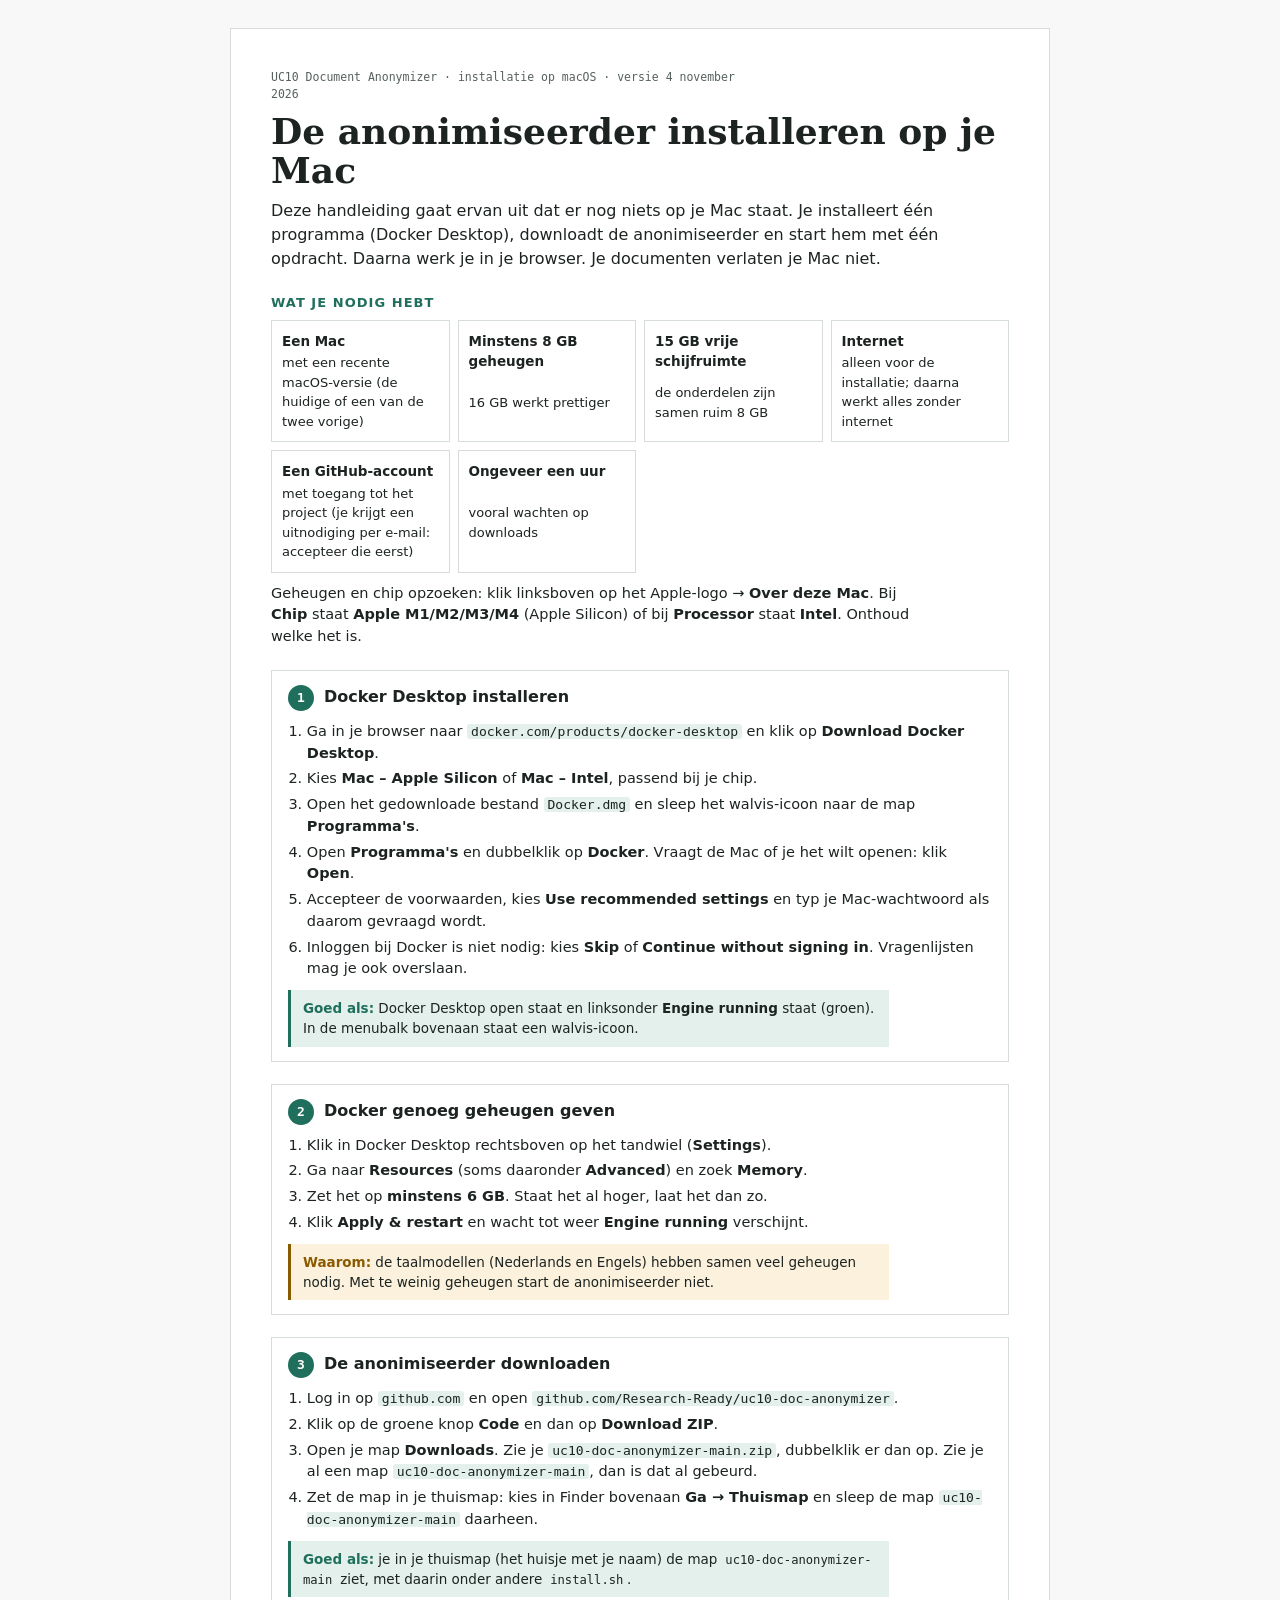
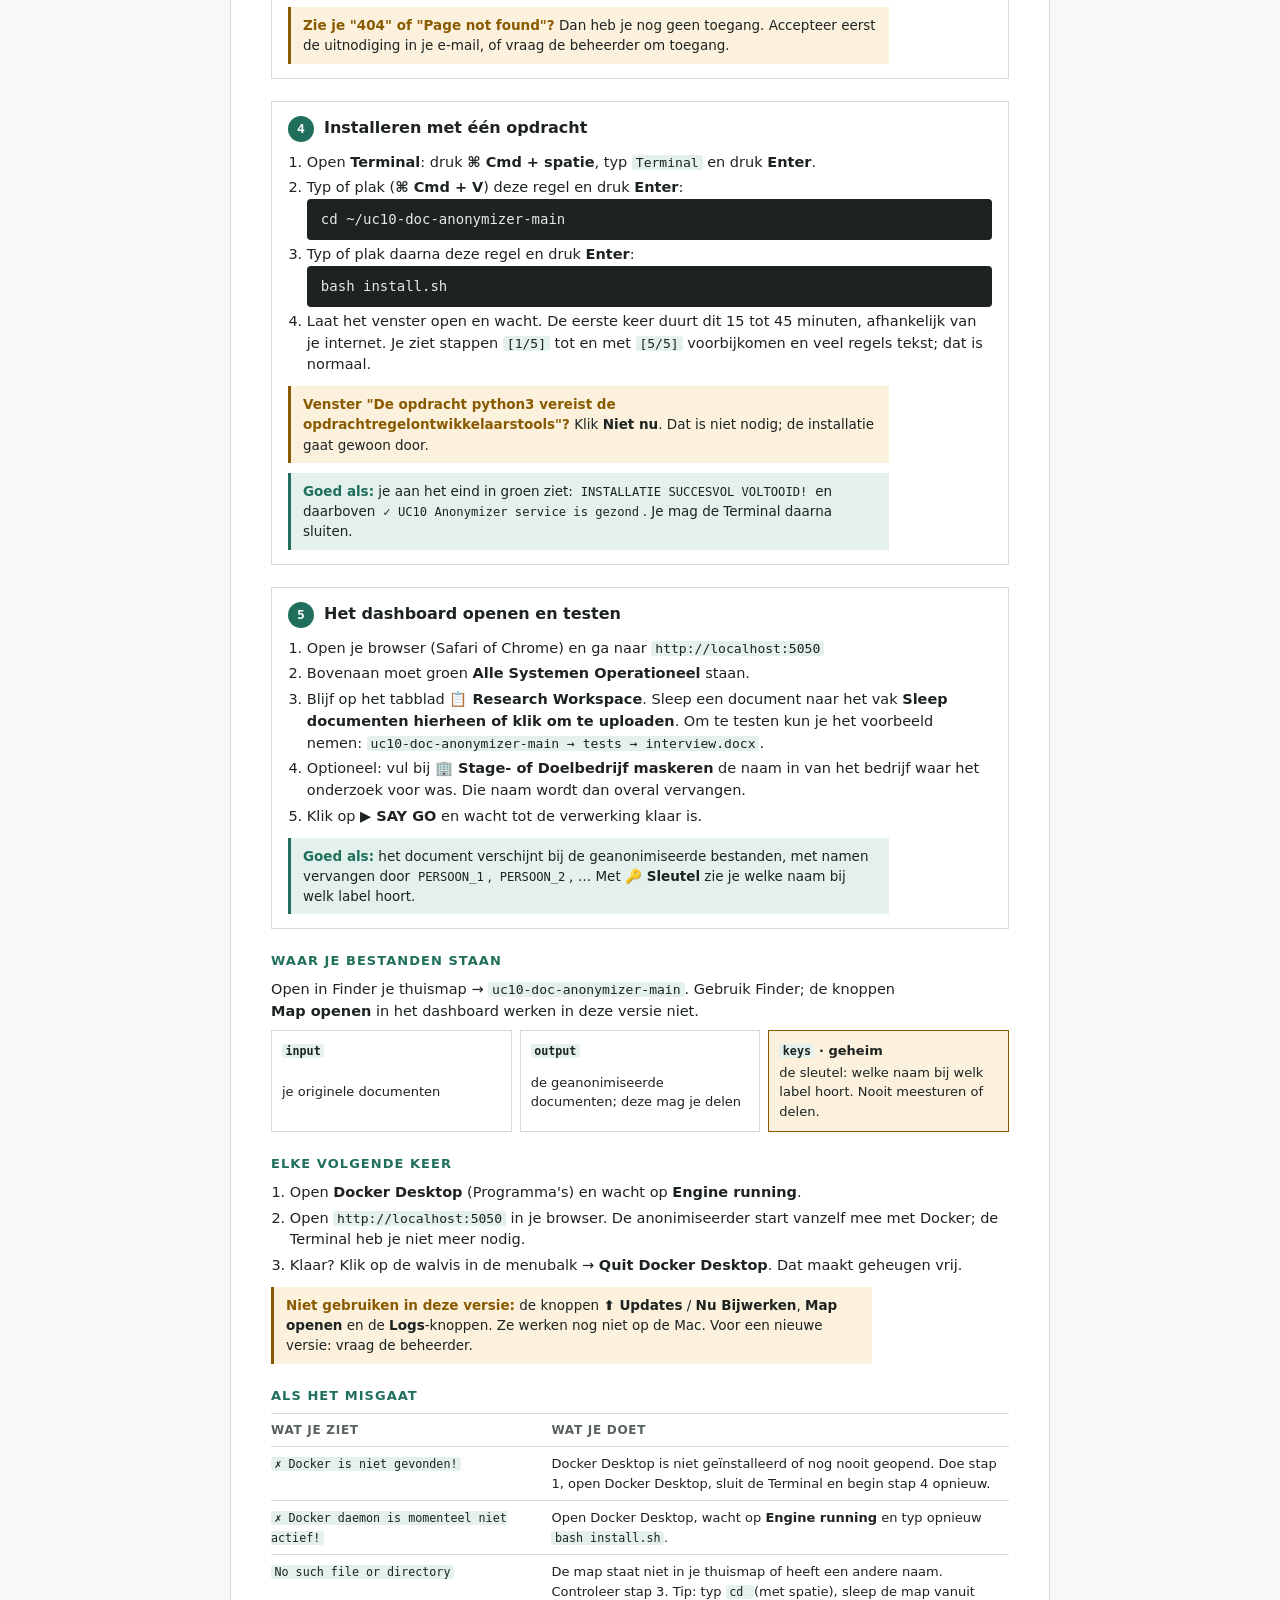
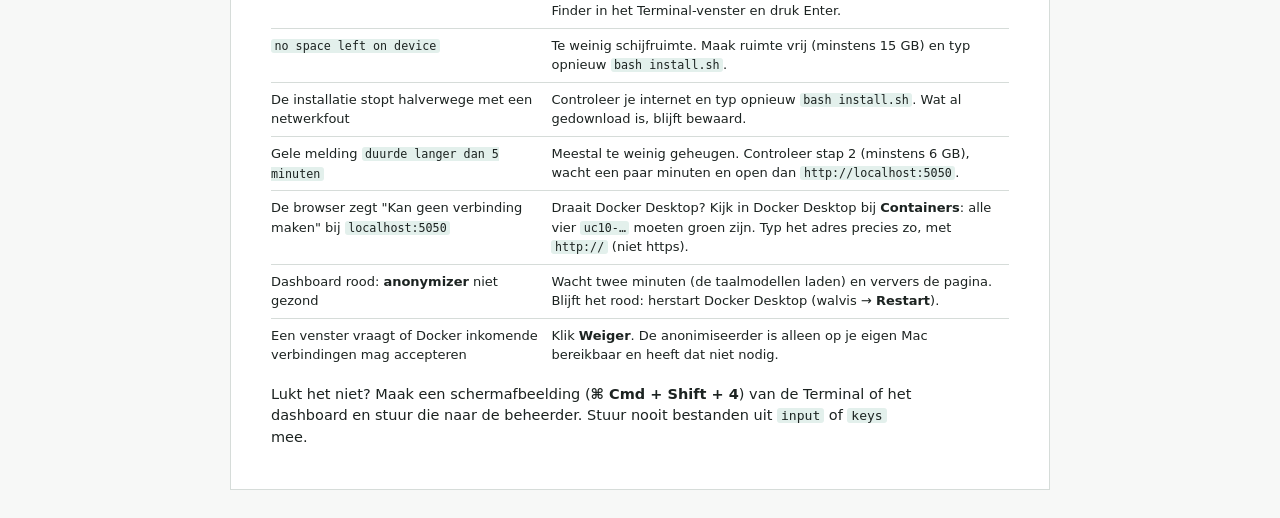
==== docs/installatie-mac.html @ 42b2b22c "UC10 Document Anonymizer: fully local PDF/DOCX anonymizer (Dutch + English) Co-Authored-By: Claude O" ====
<!doctype html>
<html lang="nl">
<head>
<meta charset="utf-8">
<meta name="viewport" content="width=device-width, initial-scale=1">
<title>Installatie op de Mac</title>
<!-- Same tokens as onepager-lokaal.html. No web fonts. Rendered to PDF with Chrome headless. -->
<style>
:root {
  --bg: #f7f8f7; --paper: #ffffff; --fg: #1c2321; --muted: #56615d; --line: #d6dcd9;
  --accent: #1f6f5c; --accent-soft: #e3f0ec; --warn: #8a5a00; --warn-soft: #fbf1dc; --label: #1f3a8a;
  --font-display: "Caladea", Cambria, Georgia, "DejaVu Serif", serif;
  --font-body: "Lato", "Segoe UI", Calibri, "DejaVu Sans", Arial, sans-serif;
  --font-mono: "DejaVu Sans Mono", Consolas, "SFMono-Regular", Menlo, monospace;
}
@media (prefers-color-scheme: dark) {
  :root:not([data-theme="light"]) {
    --bg: #111615; --paper: #182120; --fg: #e4ebe8; --muted: #9aa8a3; --line: #2c3936;
    --accent: #5cc4a6; --accent-soft: #1d302b; --warn: #e2b04e; --warn-soft: #2e2615; --label: #9bb4ff;
    color-scheme: dark;
  }
}
:root[data-theme="dark"] {
  --bg: #111615; --paper: #182120; --fg: #e4ebe8; --muted: #9aa8a3; --line: #2c3936;
  --accent: #5cc4a6; --accent-soft: #1d302b; --warn: #e2b04e; --warn-soft: #2e2615; --label: #9bb4ff;
  color-scheme: dark;
}
* { box-sizing: border-box; }
body { background: var(--bg); color: var(--fg); font-family: var(--font-body); font-size: 14.5px; line-height: 1.5;
  margin: 0; padding: 28px 16px; }
.sheet { max-width: 820px; margin: 0 auto; background: var(--paper); border: 1px solid var(--line);
  padding: clamp(20px, 4vw, 40px); display: grid; gap: 22px; }
h1 { font-family: var(--font-display); font-weight: 600; font-size: clamp(26px, 4.4vw, 36px); line-height: 1.1; margin: 0; }
h2 { font-size: 13px; font-weight: 600; text-transform: uppercase; letter-spacing: .08em; color: var(--accent); margin: 0 0 8px; }
h3 { font-size: 16px; margin: 0; display: flex; gap: 10px; align-items: baseline; }
h3 .n { font-family: var(--font-mono); color: var(--paper); background: var(--accent); border-radius: 50%;
  min-width: 26px; height: 26px; display: inline-grid; place-items: center; font-size: 13px; flex: none; }
p { margin: 0; max-width: 70ch; }
.lede { font-size: 16px; }
.meta { font-family: var(--font-mono); font-size: 11.5px; color: var(--muted); }
code { font-family: var(--font-mono); font-size: .9em; background: var(--accent-soft); padding: 0 .3em; border-radius: 3px; }
.cmd { font-family: var(--font-mono); font-size: 14px; background: #1c2321; color: #e4ebe8; padding: 10px 14px;
  border-radius: 4px; white-space: pre-wrap; word-break: break-all; }
.ui { font-weight: 600; }
ol, ul { margin: 0; padding-left: 1.3em; display: grid; gap: 4px; }
.step { border: 1px solid var(--line); padding: 14px 16px; display: grid; gap: 10px; break-inside: avoid; }
.see { border-left: 3px solid var(--accent); background: var(--accent-soft); padding: 8px 12px; font-size: 13.5px; }
.see b { color: var(--accent); }
.warn { border-left: 3px solid var(--warn); background: var(--warn-soft); padding: 8px 12px; font-size: 13.5px; }
.warn b { color: var(--warn); }
.need { display: grid; grid-template-columns: repeat(auto-fit, minmax(170px, 1fr)); gap: 8px; }
.need div { border: 1px solid var(--line); padding: 10px; font-size: 13px; display: grid; gap: 2px; }
.need b { font-size: 13.5px; }
table { border-collapse: collapse; width: 100%; font-size: 13px; }
th, td { text-align: left; vertical-align: top; border-top: 1px solid var(--line); padding: 7px 8px 7px 0; }
th { font-size: 12px; text-transform: uppercase; letter-spacing: .06em; color: var(--muted); font-weight: 600; }
td:first-child { width: 38%; }
.folders { display: grid; grid-template-columns: repeat(auto-fit, minmax(200px, 1fr)); gap: 8px; }
.folders div { border: 1px solid var(--line); padding: 10px; font-size: 13px; display: grid; gap: 2px; }
.folders .secret { border-color: var(--warn); background: var(--warn-soft); }
@media print {
  @page { size: A4; margin: 14mm 13mm; }
  body { background: #fff; padding: 0; font-size: 12.5px; }
  .sheet { border: 0; padding: 0; max-width: none; gap: 14px; }
  .cmd { font-size: 12.5px; }
  .pb { break-before: page; }
}
</style>
</head>
<body>
<main class="sheet">

<header style="display:grid; gap:8px">
  <p class="meta">UC10 Document Anonymizer · installatie op macOS · versie 4 november 2026</p>
  <h1>De anonimiseerder installeren op je Mac</h1>
  <p class="lede">Deze handleiding gaat ervan uit dat er nog niets op je Mac staat. Je installeert één programma (Docker Desktop),
  downloadt de anonimiseerder en start hem met één opdracht. Daarna werk je in je browser. Je documenten verlaten je Mac niet.</p>
</header>

<section>
  <h2>Wat je nodig hebt</h2>
  <div class="need">
    <div><b>Een Mac</b>met een recente macOS-versie (de huidige of een van de twee vorige)</div>
    <div><b>Minstens 8 GB geheugen</b>16 GB werkt prettiger</div>
    <div><b>15 GB vrije schijfruimte</b>de onderdelen zijn samen ruim 8 GB</div>
    <div><b>Internet</b>alleen voor de installatie; daarna werkt alles zonder internet</div>
    <div><b>Een GitHub-account</b>met toegang tot het project (je krijgt een uitnodiging per e-mail: accepteer die eerst)</div>
    <div><b>Ongeveer een uur</b>vooral wachten op downloads</div>
  </div>
  <p style="margin-top:10px">Geheugen en chip opzoeken: klik linksboven op het Apple-logo → <span class="ui">Over deze Mac</span>.
  Bij <span class="ui">Chip</span> staat <span class="ui">Apple M1/M2/M3/M4</span> (Apple Silicon) of bij <span class="ui">Processor</span> staat <span class="ui">Intel</span>. Onthoud welke het is.</p>
</section>

<section class="step">
  <h3><span class="n">1</span>Docker Desktop installeren</h3>
  <ol>
    <li>Ga in je browser naar <code>docker.com/products/docker-desktop</code> en klik op <span class="ui">Download Docker Desktop</span>.</li>
    <li>Kies <span class="ui">Mac – Apple Silicon</span> of <span class="ui">Mac – Intel</span>, passend bij je chip.</li>
    <li>Open het gedownloade bestand <code>Docker.dmg</code> en sleep het walvis-icoon naar de map <span class="ui">Programma's</span>.</li>
    <li>Open <span class="ui">Programma's</span> en dubbelklik op <span class="ui">Docker</span>. Vraagt de Mac of je het wilt openen: klik <span class="ui">Open</span>.</li>
    <li>Accepteer de voorwaarden, kies <span class="ui">Use recommended settings</span> en typ je Mac-wachtwoord als daarom gevraagd wordt.</li>
    <li>Inloggen bij Docker is niet nodig: kies <span class="ui">Skip</span> of <span class="ui">Continue without signing in</span>. Vragenlijsten mag je ook overslaan.</li>
  </ol>
  <p class="see"><b>Goed als:</b> Docker Desktop open staat en linksonder <span class="ui">Engine running</span> staat (groen). In de menubalk bovenaan staat een walvis-icoon.</p>
</section>

<section class="step">
  <h3><span class="n">2</span>Docker genoeg geheugen geven</h3>
  <ol>
    <li>Klik in Docker Desktop rechtsboven op het tandwiel (<span class="ui">Settings</span>).</li>
    <li>Ga naar <span class="ui">Resources</span> (soms daaronder <span class="ui">Advanced</span>) en zoek <span class="ui">Memory</span>.</li>
    <li>Zet het op <b>minstens 6 GB</b>. Staat het al hoger, laat het dan zo.</li>
    <li>Klik <span class="ui">Apply &amp; restart</span> en wacht tot weer <span class="ui">Engine running</span> verschijnt.</li>
  </ol>
  <p class="warn"><b>Waarom:</b> de taalmodellen (Nederlands en Engels) hebben samen veel geheugen nodig. Met te weinig geheugen start de anonimiseerder niet.</p>
</section>

<section class="step">
  <h3><span class="n">3</span>De anonimiseerder downloaden</h3>
  <ol>
    <li>Log in op <code>github.com</code> en open <code>github.com/Research-Ready/uc10-doc-anonymizer</code>.</li>
    <li>Klik op de groene knop <span class="ui">Code</span> en dan op <span class="ui">Download ZIP</span>.</li>
    <li>Open je map <span class="ui">Downloads</span>. Zie je <code>uc10-doc-anonymizer-main.zip</code>, dubbelklik er dan op. Zie je al een map <code>uc10-doc-anonymizer-main</code>, dan is dat al gebeurd.</li>
    <li>Zet de map in je thuismap: kies in Finder bovenaan <span class="ui">Ga → Thuismap</span> en sleep de map <code>uc10-doc-anonymizer-main</code> daarheen.</li>
  </ol>
  <p class="see"><b>Goed als:</b> je in je thuismap (het huisje met je naam) de map <code>uc10-doc-anonymizer-main</code> ziet, met daarin onder andere <code>install.sh</code>.</p>
  <p class="warn"><b>Zie je "404" of "Page not found"?</b> Dan heb je nog geen toegang. Accepteer eerst de uitnodiging in je e-mail, of vraag de beheerder om toegang.</p>
</section>

<section class="step">
  <h3><span class="n">4</span>Installeren met één opdracht</h3>
  <ol>
    <li>Open <span class="ui">Terminal</span>: druk <span class="ui">⌘ Cmd + spatie</span>, typ <code>Terminal</code> en druk <span class="ui">Enter</span>.</li>
    <li>Typ of plak (<span class="ui">⌘ Cmd + V</span>) deze regel en druk <span class="ui">Enter</span>:
      <div class="cmd">cd ~/uc10-doc-anonymizer-main</div></li>
    <li>Typ of plak daarna deze regel en druk <span class="ui">Enter</span>:
      <div class="cmd">bash install.sh</div></li>
    <li>Laat het venster open en wacht. De eerste keer duurt dit 15 tot 45 minuten, afhankelijk van je internet.
      Je ziet stappen <code>[1/5]</code> tot en met <code>[5/5]</code> voorbijkomen en veel regels tekst; dat is normaal.</li>
  </ol>
  <p class="warn"><b>Venster "De opdracht python3 vereist de opdrachtregelontwikkelaarstools"?</b> Klik <span class="ui">Niet nu</span>. Dat is niet nodig; de installatie gaat gewoon door.</p>
  <p class="see"><b>Goed als:</b> je aan het eind in groen ziet: <code>INSTALLATIE SUCCESVOL VOLTOOID!</code>
  en daarboven <code>✓ UC10 Anonymizer service is gezond</code>. Je mag de Terminal daarna sluiten.</p>
</section>

<section class="step">
  <h3><span class="n">5</span>Het dashboard openen en testen</h3>
  <ol>
    <li>Open je browser (Safari of Chrome) en ga naar <code>http://localhost:5050</code></li>
    <li>Bovenaan moet groen <span class="ui">Alle Systemen Operationeel</span> staan.</li>
    <li>Blijf op het tabblad <span class="ui">📋 Research Workspace</span>. Sleep een document naar het vak
      <span class="ui">Sleep documenten hierheen of klik om te uploaden</span>.
      Om te testen kun je het voorbeeld nemen: <code>uc10-doc-anonymizer-main → tests → interview.docx</code>.</li>
    <li>Optioneel: vul bij <span class="ui">🏢 Stage- of Doelbedrijf maskeren</span> de naam in van het bedrijf waar het onderzoek voor was. Die naam wordt dan overal vervangen.</li>
    <li>Klik op <span class="ui">▶ SAY GO</span> en wacht tot de verwerking klaar is.</li>
  </ol>
  <p class="see"><b>Goed als:</b> het document verschijnt bij de geanonimiseerde bestanden, met namen vervangen door
  <code>PERSOON_1</code>, <code>PERSOON_2</code>, … Met <span class="ui">🔑 Sleutel</span> zie je welke naam bij welk label hoort.</p>
</section>

<section>
  <h2>Waar je bestanden staan</h2>
  <p style="margin-bottom:8px">Open in Finder je thuismap → <code>uc10-doc-anonymizer-main</code>. Gebruik Finder; de knoppen <span class="ui">Map openen</span> in het dashboard werken in deze versie niet.</p>
  <div class="folders">
    <div><b><code>input</code></b>je originele documenten</div>
    <div><b><code>output</code></b>de geanonimiseerde documenten; deze mag je delen</div>
    <div class="secret"><b><code>keys</code> · geheim</b>de sleutel: welke naam bij welk label hoort. Nooit meesturen of delen.</div>
  </div>
</section>

<section>
  <h2>Elke volgende keer</h2>
  <ol>
    <li>Open <span class="ui">Docker Desktop</span> (Programma's) en wacht op <span class="ui">Engine running</span>.</li>
    <li>Open <code>http://localhost:5050</code> in je browser. De anonimiseerder start vanzelf mee met Docker; de Terminal heb je niet meer nodig.</li>
    <li>Klaar? Klik op de walvis in de menubalk → <span class="ui">Quit Docker Desktop</span>. Dat maakt geheugen vrij.</li>
  </ol>
  <p class="warn" style="margin-top:10px"><b>Niet gebruiken in deze versie:</b> de knoppen <span class="ui">⬆️ Updates</span> / <span class="ui">Nu Bijwerken</span>,
  <span class="ui">Map openen</span> en de <span class="ui">Logs</span>-knoppen. Ze werken nog niet op de Mac. Voor een nieuwe versie: vraag de beheerder.</p>
</section>

<section>
  <h2>Als het misgaat</h2>
  <table>
    <thead><tr><th>Wat je ziet</th><th>Wat je doet</th></tr></thead>
    <tbody>
      <tr><td><code>✗ Docker is niet gevonden!</code></td>
          <td>Docker Desktop is niet geïnstalleerd of nog nooit geopend. Doe stap 1, open Docker Desktop, sluit de Terminal en begin stap 4 opnieuw.</td></tr>
      <tr><td><code>✗ Docker daemon is momenteel niet actief!</code></td>
          <td>Open Docker Desktop, wacht op <span class="ui">Engine running</span> en typ opnieuw <code>bash install.sh</code>.</td></tr>
      <tr><td><code>No such file or directory</code></td>
          <td>De map staat niet in je thuismap of heeft een andere naam. Controleer stap 3. Tip: typ <code>cd </code> (met spatie), sleep de map vanuit Finder in het Terminal-venster en druk Enter.</td></tr>
      <tr><td><code>no space left on device</code></td>
          <td>Te weinig schijfruimte. Maak ruimte vrij (minstens 15 GB) en typ opnieuw <code>bash install.sh</code>.</td></tr>
      <tr><td>De installatie stopt halverwege met een netwerkfout</td>
          <td>Controleer je internet en typ opnieuw <code>bash install.sh</code>. Wat al gedownload is, blijft bewaard.</td></tr>
      <tr><td>Gele melding <code>duurde langer dan 5 minuten</code></td>
          <td>Meestal te weinig geheugen. Controleer stap 2 (minstens 6 GB), wacht een paar minuten en open dan <code>http://localhost:5050</code>.</td></tr>
      <tr><td>De browser zegt "Kan geen verbinding maken" bij <code>localhost:5050</code></td>
          <td>Draait Docker Desktop? Kijk in Docker Desktop bij <span class="ui">Containers</span>: alle vier <code>uc10-…</code> moeten groen zijn. Typ het adres precies zo, met <code>http://</code> (niet https).</td></tr>
      <tr><td>Dashboard rood: <span class="ui">anonymizer</span> niet gezond</td>
          <td>Wacht twee minuten (de taalmodellen laden) en ververs de pagina. Blijft het rood: herstart Docker Desktop (walvis → <span class="ui">Restart</span>).</td></tr>
      <tr><td>Een venster vraagt of Docker inkomende verbindingen mag accepteren</td>
          <td>Klik <span class="ui">Weiger</span>. De anonimiseerder is alleen op je eigen Mac bereikbaar en heeft dat niet nodig.</td></tr>
    </tbody>
  </table>
  <p style="margin-top:12px">Lukt het niet? Maak een schermafbeelding (<span class="ui">⌘ Cmd + Shift + 4</span>) van de Terminal of het dashboard en stuur die naar de beheerder.
  Stuur nooit bestanden uit <code>input</code> of <code>keys</code> mee.</p>
</section>

</main>
</body>
</html>
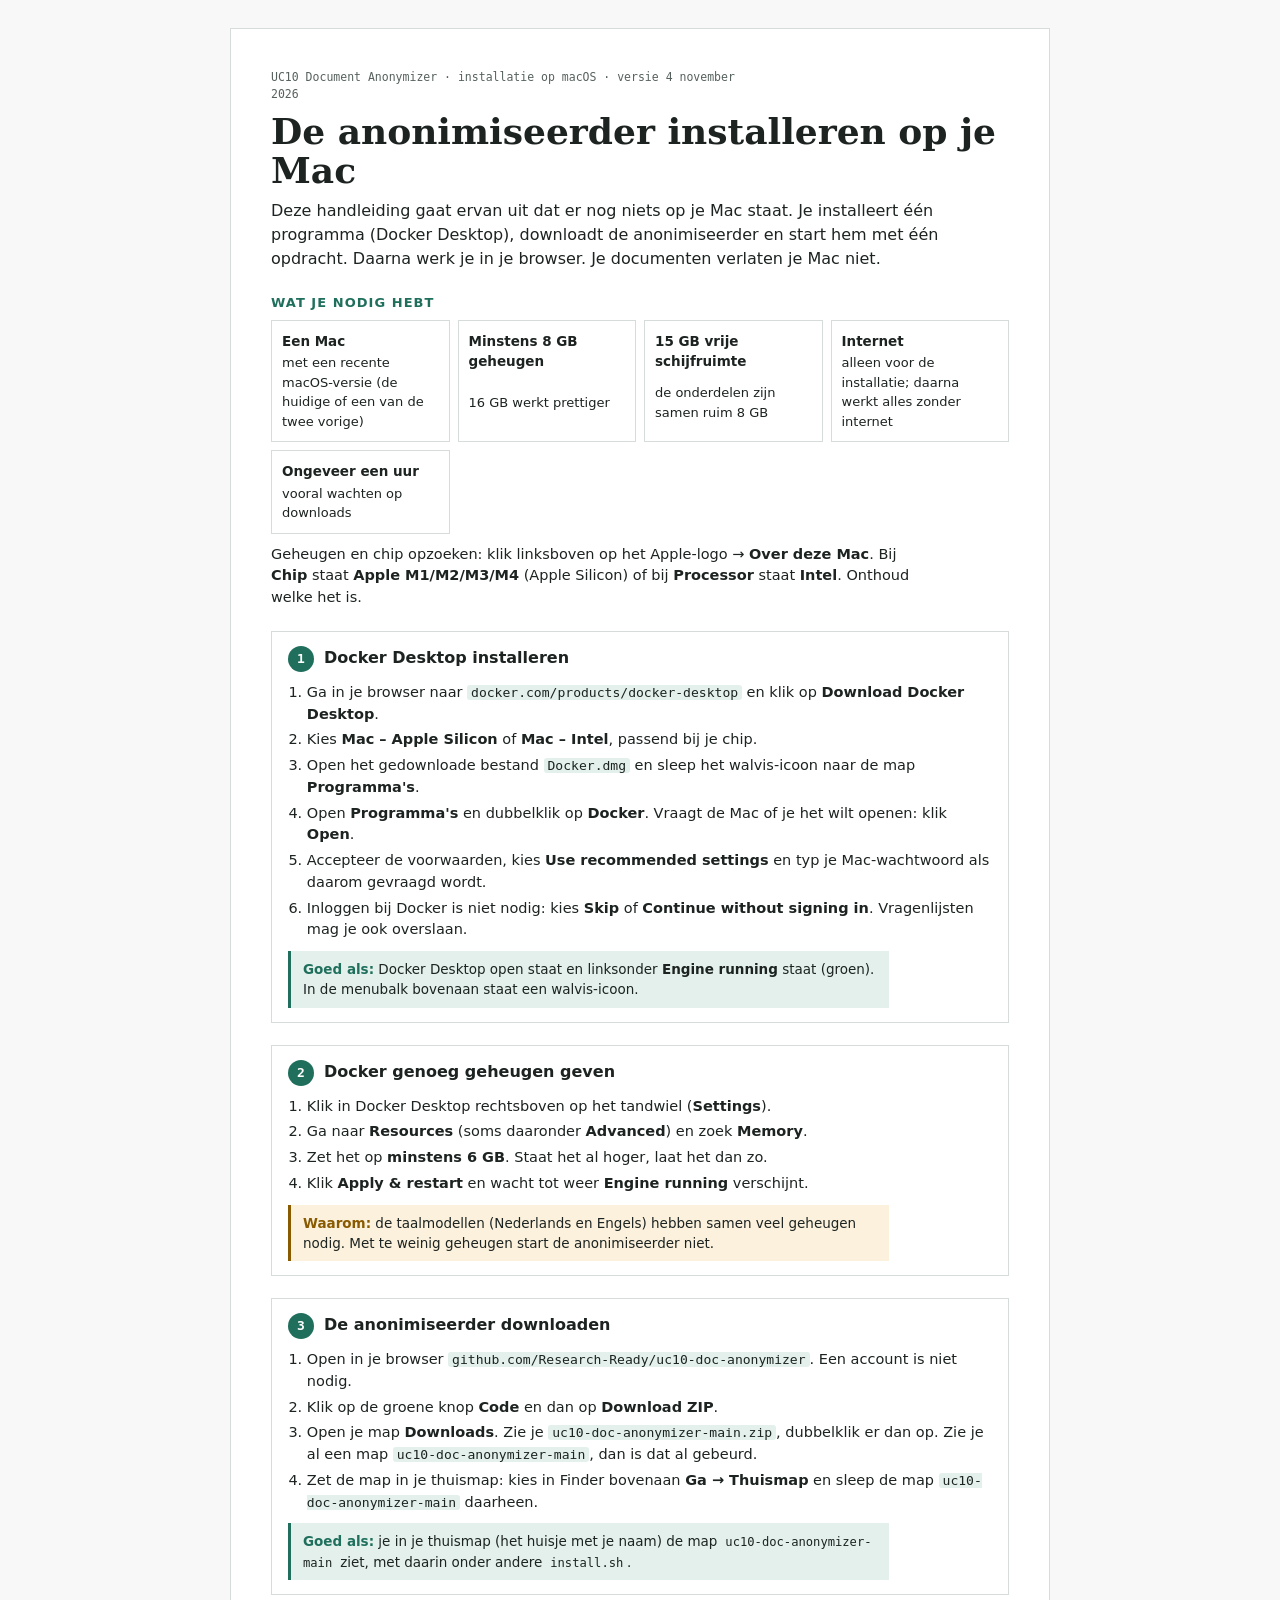
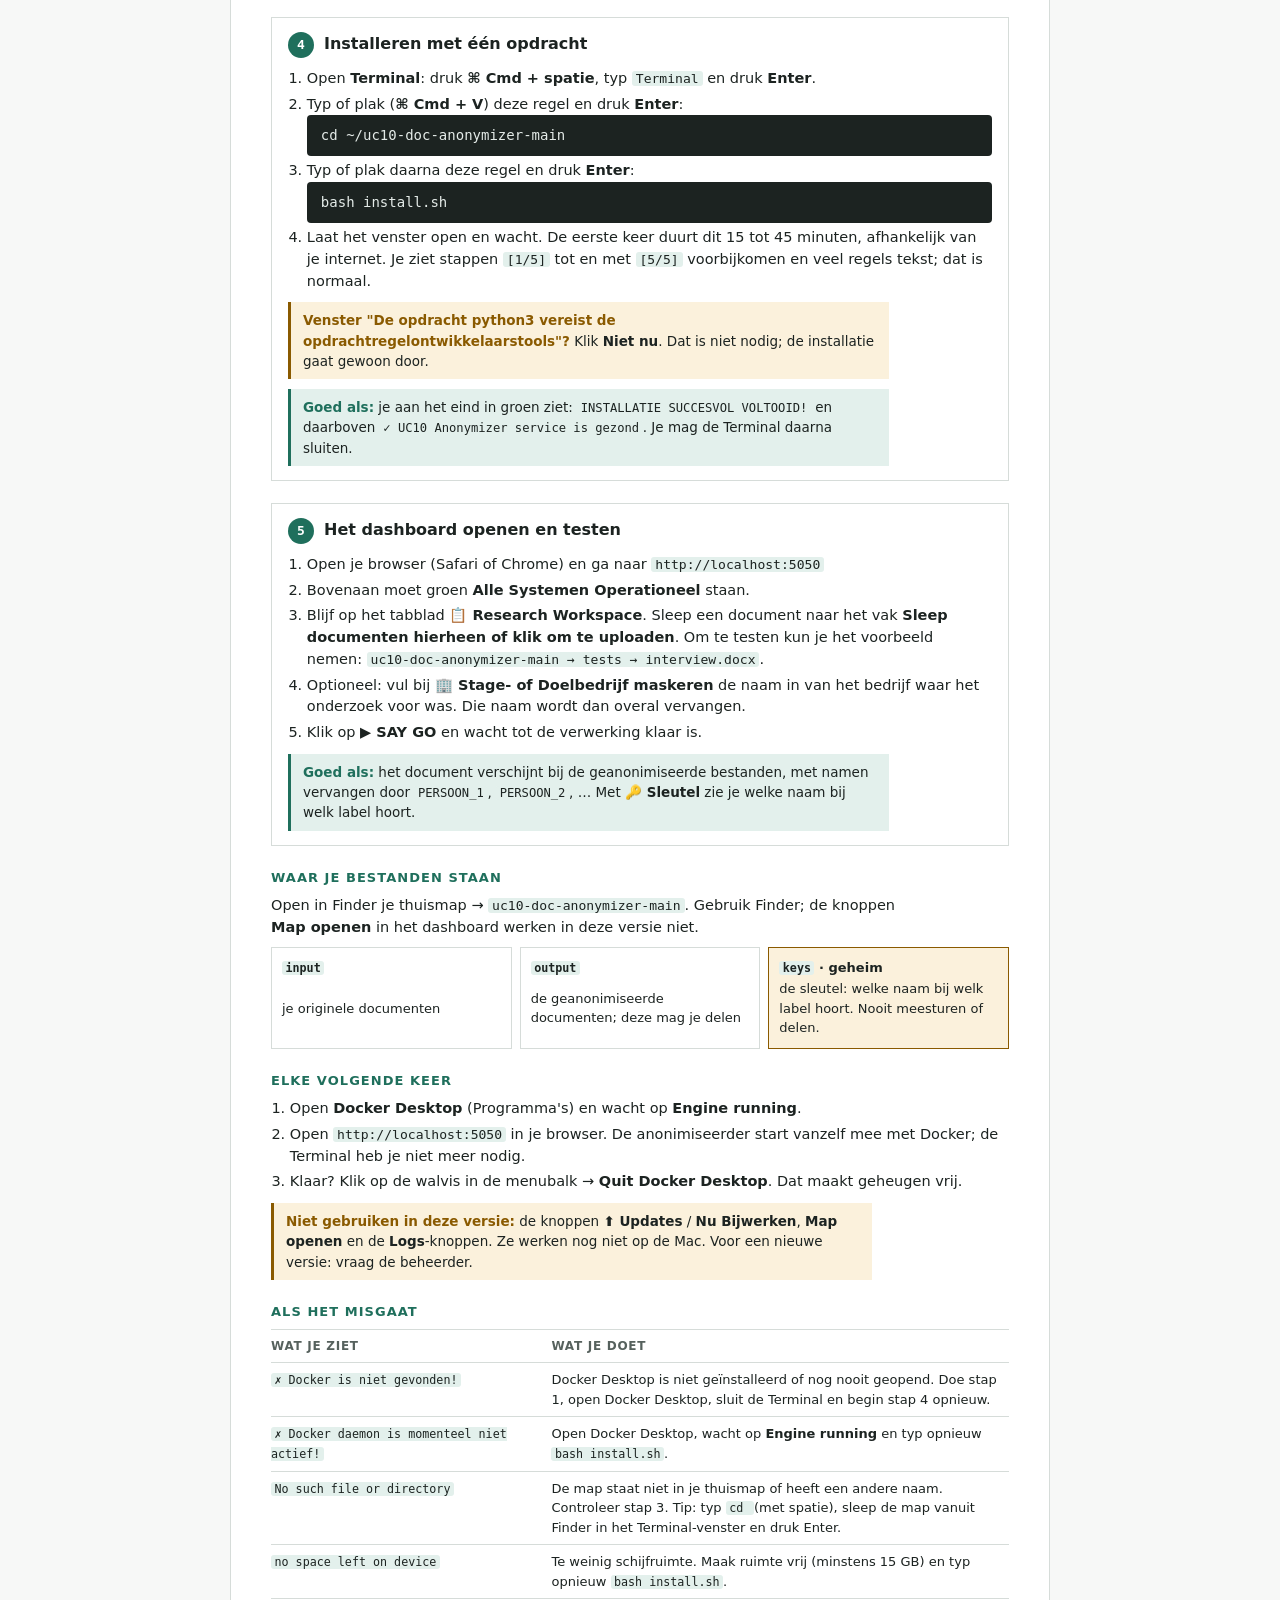
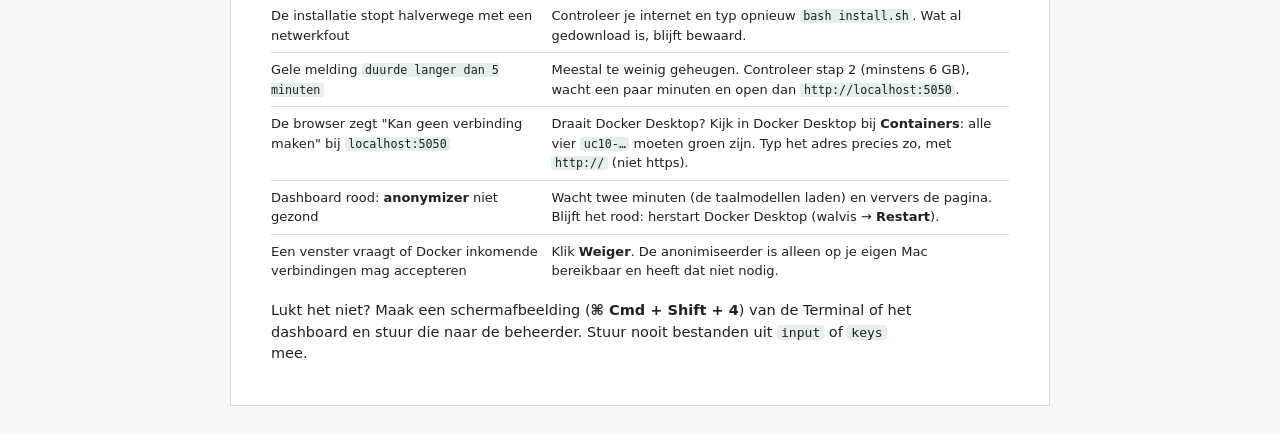
==== commit 2c938ebf: "Handout: repo is public, no GitHub account needed; PLAN status Co-Authored-By: Claude Opus 5.5 <nore" ====
--- a/docs/installatie-mac.html
+++ b/docs/installatie-mac.html
@@ -84,7 +84,6 @@
     <div><b>Minstens 8 GB geheugen</b>16 GB werkt prettiger</div>
     <div><b>15 GB vrije schijfruimte</b>de onderdelen zijn samen ruim 8 GB</div>
     <div><b>Internet</b>alleen voor de installatie; daarna werkt alles zonder internet</div>
-    <div><b>Een GitHub-account</b>met toegang tot het project (je krijgt een uitnodiging per e-mail: accepteer die eerst)</div>
     <div><b>Ongeveer een uur</b>vooral wachten op downloads</div>
   </div>
   <p style="margin-top:10px">Geheugen en chip opzoeken: klik linksboven op het Apple-logo → <span class="ui">Over deze Mac</span>.
@@ -118,13 +117,12 @@
 <section class="step">
   <h3><span class="n">3</span>De anonimiseerder downloaden</h3>
   <ol>
-    <li>Log in op <code>github.com</code> en open <code>github.com/Research-Ready/uc10-doc-anonymizer</code>.</li>
+    <li>Open in je browser <code>github.com/Research-Ready/uc10-doc-anonymizer</code>. Een account is niet nodig.</li>
     <li>Klik op de groene knop <span class="ui">Code</span> en dan op <span class="ui">Download ZIP</span>.</li>
     <li>Open je map <span class="ui">Downloads</span>. Zie je <code>uc10-doc-anonymizer-main.zip</code>, dubbelklik er dan op. Zie je al een map <code>uc10-doc-anonymizer-main</code>, dan is dat al gebeurd.</li>
     <li>Zet de map in je thuismap: kies in Finder bovenaan <span class="ui">Ga → Thuismap</span> en sleep de map <code>uc10-doc-anonymizer-main</code> daarheen.</li>
   </ol>
   <p class="see"><b>Goed als:</b> je in je thuismap (het huisje met je naam) de map <code>uc10-doc-anonymizer-main</code> ziet, met daarin onder andere <code>install.sh</code>.</p>
-  <p class="warn"><b>Zie je "404" of "Page not found"?</b> Dan heb je nog geen toegang. Accepteer eerst de uitnodiging in je e-mail, of vraag de beheerder om toegang.</p>
 </section>
 
 <section class="step">
